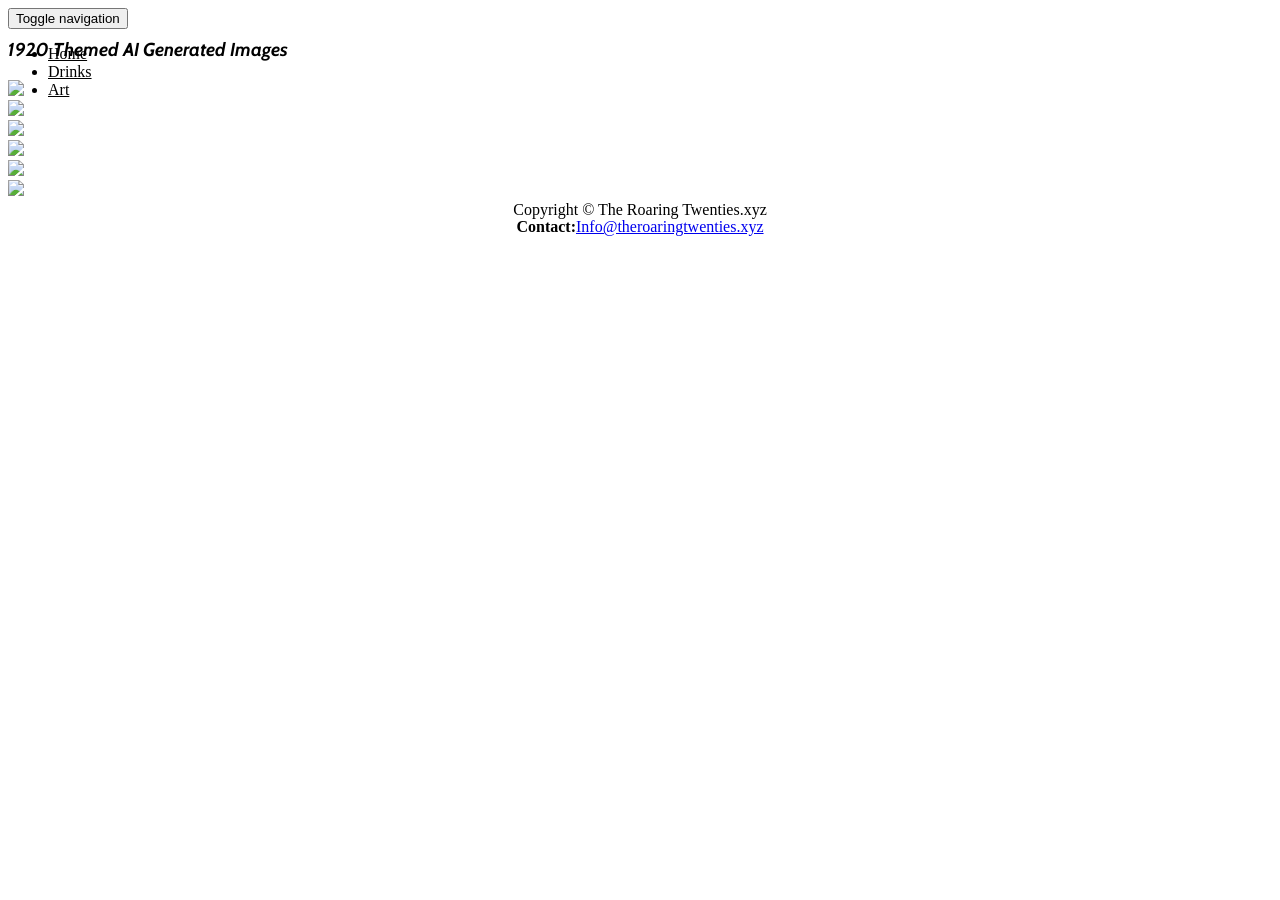
==== 1920art.html @ 11f7d70d "Add files via upload" ====
<!DOCTYPE html>
<html data-bs-theme="light" lang="en">

<head>
    <meta charset="utf-8">
    <meta name="viewport" content="width=device-width, initial-scale=1.0, shrink-to-fit=no">
    <title>1920's Inspired AI Art</title>
    <meta name="description" content="AI Generated art representing the 1920s">
    <link rel="stylesheet" href="assets/bootstrap/css/bootstrap.min.css">
    <link rel="stylesheet" href="https://fonts.googleapis.com/css?family=Source+Sans+Pro:300,400,700,300italic,400italic,700italic&amp;display=swap">
    <link rel="stylesheet" href="https://fonts.googleapis.com/css?family=Cabin&amp;display=swap">
    <link rel="stylesheet" href="https://fonts.googleapis.com/css?family=Limelight&amp;display=swap">
    <link rel="stylesheet" href="assets/fonts/fontawesome-all.min.css">
    <link rel="stylesheet" href="assets/css/gallery-styles.css">
    <link rel="stylesheet" href="assets/css/Lightbox-Gallery-baguetteBox.min.css">
    <link rel="stylesheet" href="assets/css/styles.css">
</head>

<body style="background:var(--bs-emphasis-color);">
    <nav class="navbar navbar-expand-md sticky-top text-white bg-black" style="color: var(--bs-body-bg);">
        <div class="container-fluid"><button class="navbar-toggler" data-bs-toggle="collapse" data-bs-target="#navcol-1"><span class="visually-hidden">Toggle navigation</span><span class="navbar-toggler-icon"></span></button>
            <div class="collapse navbar-collapse" id="navcol-1">
                <ul class="navbar-nav">
                    <li class="nav-item"><a class="nav-link active" href="index.html" style="color: var(--bs-light);">Home</a></li>
                    <li class="nav-item" style="color: var(--bs-body-bg);"><a class="nav-link" href="#" style="color: var(--bs-light);">Drinks</a></li>
                    <li class="nav-item"><a class="nav-link" href="#" style="color: var(--bs-light);">Art</a></li>
                </ul>
            </div>
        </div>
    </nav>
    <header class="d-flex masthead" style="background:url(&quot;assets/img/Art_Images/Noir_Bar_Long1.png&quot;) center / cover;">
        <div class="container text-center my-auto">
            <h1 class="mb-1" style="font-family:Limelight, serif;font-size:60px;color:var(--bs-light);font-weight:bold;margin-top:-190px;">Noir AI Art</h1>
            <h3 class="mb-5" style="margin-bottom:0px;"><em style="color:var(--bs-light);font-family:Cabin, sans-serif;margin-bottom:0px;font-weight:bold;">1920 Themed AI Generated Images<a href="#portfolio">
                        <p><i class="far fa-caret-square-down" style="font-size:29px;color:var(--bs-light);"></i></p>
                    </a></em></h3>
        </div>
    </header>
    <section class="py-4 py-xl-5" id="portfolio">
        <div class="container">
            <div class="row gx-2 gy-2 row-cols-1 row-cols-md-2 row-cols-xl-3" data-bss-baguettebox="">
                <div class="col"><a href="assets/img/Art_Images/Circle_Bar.png"><img class="img-fluid" src="assets/img/Art_Images/Circle_Bar.png"></a></div>
                <div class="col"><a href="assets/img/Art_Images/LargeDetailedBar.png"><img class="img-fluid" src="assets/img/Art_Images/LargeDetailedBar.png"></a></div>
                <div class="col"><a href="assets/img/Art_Images/Man%201920%20Bar%20&%20Pikachu.png"><img class="img-fluid" src="assets/img/Art_Images/Man%201920%20Bar%20&%20Pikachu.png"></a></div>
                <div class="col"><a href="assets/img/Art_Images/1920s%20Speakeasy%203.jpg"><img class="img-fluid" src="assets/img/Art_Images/1920s%20Speakeasy%203.jpg"></a></div>
                <div class="col"><a href="assets/img/Art_Images/Simple%20Happy%20Bar.jpg"><img class="img-fluid" src="assets/img/Art_Images/Simple%20Happy%20Bar.jpg"></a></div>
                <div class="col"><a href="assets/img/Art_Images/1920sbar3.jpg"><img class="img-fluid" src="assets/img/Art_Images/1920sbar3.jpg"></a></div>
            </div>
        </div>
    </section>
    <section style="margin-top:-15px;">
        <p style="text-align:center;background:var(--bs-black);color:var(--bs-gray);">Copyright © The Roaring Twenties.xyz</p>
        <p style="text-align:center;background:var(--bs-black);color:var(--bs-gray);margin-top:-17px;"><strong>Contact:</strong><a href="mailto:Info@theroaringtwenties.xyz">Info@theroaringtwenties.xyz</a></p>
    </section>
    <script src="assets/bootstrap/js/bootstrap.min.js"></script>
    <script src="assets/js/gallery.js"></script>
    <script src="assets/js/stylish-portfolio.js"></script>
    <script src="assets/js/Lightbox-Gallery-baguetteBox.min.js"></script>
    <script src="assets/js/Lightbox-Gallery.js"></script>
</body>

</html>
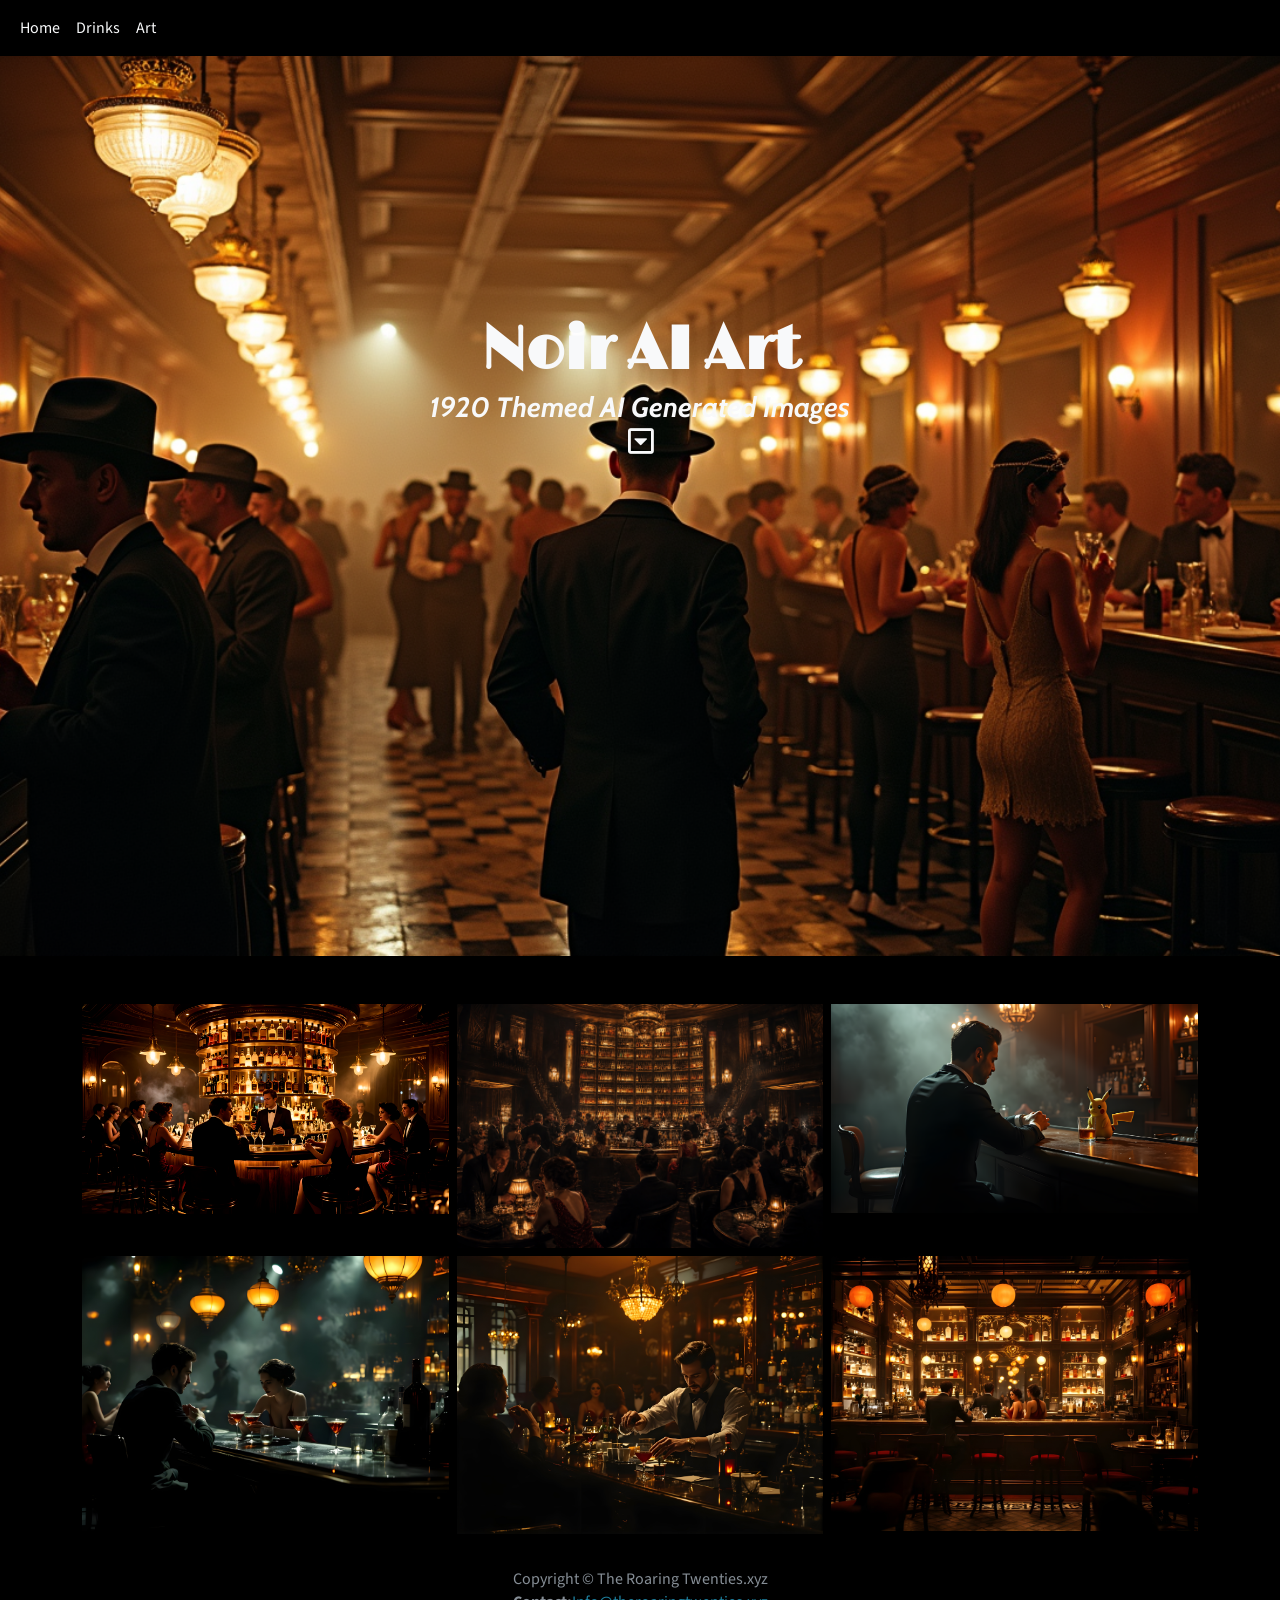
==== commit 103ecf3f: "Add files via upload" ====
--- a/1920art.html
+++ b/1920art.html
@@ -21,9 +21,9 @@
         <div class="container-fluid"><button class="navbar-toggler" data-bs-toggle="collapse" data-bs-target="#navcol-1"><span class="visually-hidden">Toggle navigation</span><span class="navbar-toggler-icon"></span></button>
             <div class="collapse navbar-collapse" id="navcol-1">
                 <ul class="navbar-nav">
-                    <li class="nav-item"><a class="nav-link active" href="index.html" style="color: var(--bs-light);">Home</a></li>
-                    <li class="nav-item" style="color: var(--bs-body-bg);"><a class="nav-link" href="#" style="color: var(--bs-light);">Drinks</a></li>
-                    <li class="nav-item"><a class="nav-link" href="#" style="color: var(--bs-light);">Art</a></li>
+                    <li class="nav-item"><a class="nav-link active" href="https://www.theroaringtwenties.xyz" style="color: var(--bs-light);">Home</a></li>
+                    <li class="nav-item" style="color: var(--bs-body-bg);"><a class="nav-link" href="Drinks.html" style="color: var(--bs-light);">Drinks</a></li>
+                    <li class="nav-item"><a class="nav-link" href="1920art.html" style="color: var(--bs-light);">Art</a></li>
                 </ul>
             </div>
         </div>
--- a/assets/css/gallery-styles.css
+++ b/assets/css/gallery-styles.css
@@ -0,0 +1,166 @@
+/* Gallery Grid */
+
+#gallery {
+  background-color: var(--bs-light);
+  padding: 60px 0;
+}
+
+.gallery-item {
+  position: relative;
+  overflow: hidden;
+  border-radius: 8px;
+  box-shadow: 0 4px 15px rgba(0, 0, 0, 0.2);
+  cursor: pointer;
+  transition: transform 0.3s ease, box-shadow 0.3s ease;
+  aspect-ratio: 1;
+}
+
+.gallery-item:hover {
+  transform: translateY(-8px);
+  box-shadow: 0 8px 25px rgba(0, 0, 0, 0.3);
+}
+
+.gallery-item img {
+  width: 100%;
+  height: 100%;
+  object-fit: cover;
+  display: block;
+  transition: opacity 0.3s ease;
+}
+
+.gallery-item:hover img {
+  opacity: 0.85;
+}
+
+.gallery-item-overlay {
+  position: absolute;
+  top: 0;
+  left: 0;
+  width: 100%;
+  height: 100%;
+  background: rgba(0, 0, 0, 0);
+  display: flex;
+  align-items: center;
+  justify-content: center;
+  transition: background 0.3s ease;
+  z-index: 1;
+}
+
+.gallery-item:hover .gallery-item-overlay {
+  background: rgba(0, 0, 0, 0.5);
+}
+
+.gallery-item-overlay i {
+  color: white;
+  font-size: 2.5rem;
+  opacity: 0;
+  transition: opacity 0.3s ease;
+}
+
+.gallery-item:hover .gallery-item-overlay i {
+  opacity: 1;
+}
+
+/* Lightbox Modal */
+
+.lightbox-modal {
+  display: none;
+  position: fixed;
+  top: 0;
+  left: 0;
+  width: 100%;
+  height: 100%;
+  background-color: rgba(0, 0, 0, 0.95);
+  z-index: 2000;
+  opacity: 0;
+  transition: opacity 0.3s ease;
+  align-items: center;
+  justify-content: center;
+}
+
+.lightbox-modal.active {
+  display: flex;
+  opacity: 1;
+}
+
+.lightbox-content {
+  position: relative;
+  max-width: 90%;
+  max-height: 90vh;
+  display: flex;
+  align-items: center;
+  justify-content: center;
+}
+
+.lightbox-content img {
+  max-width: 100%;
+  max-height: 85vh;
+  object-fit: contain;
+  border-radius: 4px;
+  animation: zoomIn 0.3s ease;
+}
+
+@keyframes zoomIn {
+  from {
+    transform: scale(0.8);
+    opacity: 0;
+  }
+  to {
+    transform: scale(1);
+    opacity: 1;
+  }
+}
+
+.lightbox-close {
+  position: absolute;
+  top: 20px;
+  right: 30px;
+  background: transparent;
+  border: none;
+  color: white;
+  font-size: 3rem;
+  cursor: pointer;
+  z-index: 2001;
+  padding: 0;
+  line-height: 1;
+  transition: color 0.3s ease;
+}
+
+.lightbox-close:hover {
+  color: #d4af37;
+}
+
+/* Responsive adjustments */
+
+@media (max-width: 768px) {
+  .lightbox-close {
+    font-size: 2.5rem;
+    top: 10px;
+    right: 15px;
+  }
+}
+
+@media (max-width: 768px) {
+  .lightbox-content img {
+    max-height: 80vh;
+  }
+}
+
+@media (max-width: 576px) {
+  #gallery {
+    padding: 40px 0;
+  }
+}
+
+@media (max-width: 576px) {
+  .gallery-item-overlay i {
+    font-size: 1.5rem;
+  }
+}
+
+@media (max-width: 576px) {
+  .lightbox-close {
+    font-size: 2rem;
+  }
+}
+
--- a/assets/css/styles.css
+++ b/assets/css/styles.css
@@ -0,0 +1,399 @@
+html {
+  scroll-behavior: smooth;
+}
+
+/* Import gallery styles */
+
+.portfolio-item {
+  position: relative;
+  overflow: hidden;
+}
+
+.portfolio-item .caption {
+  position: absolute;
+  top: 0;
+  left: 0;
+  width: 100%;
+  height: 100%;
+  background-color: rgba(0, 0, 0, 0);
+  transition: background-color 0.3s ease;
+  display: flex;
+  align-items: center;
+  justify-content: center;
+}
+
+.portfolio-item:hover .caption {
+  background-color: rgba(0, 0, 0, 0.7);
+}
+
+.portfolio-item .caption-content {
+  color: white;
+  text-align: center;
+  padding: 20px;
+}
+
+.portfolio-item .caption-content h2 {
+  color: white;
+  font-size: 24px;
+  margin: 0;
+}
+
+.portfolio-item .caption-content p {
+  color: white;
+  margin: 10px 0 0 0;
+}
+
+.portfolio-item img {
+  width: 100%;
+  height: auto;
+  display: block;
+  transition: opacity 0.3s ease;
+}
+
+/* Retro Navigation Bar Styling */
+
+.navbar-retro {
+  background: linear-gradient(135deg, #1a1a1a 0%, #2d2d2d 100%);
+  padding: 40px 0;
+  border-top: 4px solid #d4af37;
+  border-bottom: 4px solid #d4af37;
+  box-shadow: 0 8px 16px rgba(0, 0, 0, 0.3);
+}
+
+.nav-grid {
+  display: grid;
+  grid-template-columns: repeat(auto-fit, minmax(200px, 1fr));
+  gap: 20px;
+  padding: 0;
+}
+
+.nav-box {
+  text-decoration: none;
+  display: block;
+  cursor: pointer;
+  transition: transform 0.3s cubic-bezier(0.34, 1.56, 0.64, 1);
+}
+
+.nav-box:hover {
+  transform: translateY(-8px);
+}
+
+.nav-box-inner {
+  position: relative;
+  overflow: hidden;
+  aspect-ratio: 1;
+  border: 3px solid #d4af37;
+  box-shadow: 0 0 20px rgba(212, 175, 55, 0.3);
+  background: #000;
+}
+
+.nav-box img {
+  width: 100%;
+  height: 100%;
+  object-fit: cover;
+  transition: all 0.4s ease;
+  filter: brightness(0.8);
+}
+
+.nav-box:hover img {
+  filter: brightness(1.1) saturate(1.2);
+  transform: scale(1.05);
+}
+
+.nav-box-label {
+  position: absolute;
+  bottom: 0;
+  left: 0;
+  right: 0;
+  background: linear-gradient(to top, rgba(0, 0, 0, 0.9), transparent);
+  color: #d4af37;
+  padding: 15px 10px 10px;
+  font-family: 'Limelight', serif;
+  font-size: 18px;
+  font-weight: bold;
+  text-align: center;
+  transition: all 0.3s ease;
+  letter-spacing: 1px;
+}
+
+.nav-box:hover .nav-box-label {
+  color: #fff;
+  text-shadow: 0 0 10px #d4af37;
+}
+
+/* Responsive adjustments */
+
+@media (max-width: 768px) {
+  .nav-grid {
+    grid-template-columns: repeat(auto-fit, minmax(150px, 1fr));
+    gap: 15px;
+  }
+}
+
+@media (max-width: 768px) {
+  .navbar-retro {
+    padding: 25px 0;
+  }
+}
+
+@media (max-width: 768px) {
+  .nav-box-label {
+    font-size: 14px;
+    padding: 12px 8px 8px;
+  }
+}
+
+@media (max-width: 480px) {
+  .nav-grid {
+    grid-template-columns: repeat(2, 1fr);
+    gap: 10px;
+  }
+}
+
+@media (max-width: 480px) {
+  .navbar-retro {
+    padding: 15px 0;
+  }
+}
+
+.portfolio-item:hover img {
+  opacity: 0.3;
+}
+
+/* Recipe Header Styling */
+
+.recipe-header {
+  background: linear-gradient(135deg, #1a1a1a 0%, #2d2d2d 50%, #1a1a1a 100%);
+  padding: 80px 20px;
+  text-align: center;
+  border-bottom: 4px solid #d4af37;
+  box-shadow: 0 10px 30px rgba(0, 0, 0, 0.5);
+  position: relative;
+  overflow: hidden;
+}
+
+.recipe-header::before {
+  content: '';
+  position: absolute;
+  top: 0;
+  left: 0;
+  right: 0;
+  bottom: 0;
+  background: repeating-linear-gradient( 90deg, transparent, transparent 10px, rgba(212, 175, 55, 0.03) 10px, rgba(212, 175, 55, 0.03) 20px );
+  pointer-events: none;
+}
+
+.recipe-header-content {
+  position: relative;
+  z-index: 1;
+  max-width: 600px;
+  margin: 0 auto;
+}
+
+.recipe-header-title {
+  font-family: 'Limelight', serif;
+  font-size: 72px;
+  color: #d4af37;
+  margin: 0 0 15px 0;
+  font-weight: bold;
+  letter-spacing: 3px;
+  text-shadow: 2px 2px 4px rgba(0, 0, 0, 0.7);
+}
+
+.recipe-header-tagline {
+  font-family: 'Cabin', sans-serif;
+  font-size: 20px;
+  color: #fff;
+  margin: 0 0 25px 0;
+  font-style: italic;
+  font-weight: 300;
+  letter-spacing: 1px;
+}
+
+.recipe-header-divider {
+  width: 80px;
+  height: 3px;
+  background: linear-gradient(to right, transparent, #d4af37, transparent);
+  margin: 25px auto;
+  box-shadow: 0 0 10px rgba(212, 175, 55, 0.4);
+}
+
+.recipe-header-description {
+  font-family: 'Source Sans Pro', sans-serif;
+  font-size: 16px;
+  color: #bbb;
+  margin: 0;
+  letter-spacing: 1px;
+  font-weight: 300;
+}
+
+/* Recipe Section Styling */
+
+.recipe-section {
+  padding: 60px 0;
+  background: linear-gradient(180deg, #0f0f0f 0%, #1a1a1a 100%);
+}
+
+.recipe-container {
+  display: grid;
+  grid-template-columns: 1fr 1fr;
+  gap: 50px;
+  align-items: center;
+}
+
+.recipe-image {
+  position: relative;
+  border: 4px solid #d4af37;
+  overflow: hidden;
+  box-shadow: 0 0 30px rgba(212, 175, 55, 0.4), inset 0 0 30px rgba(212, 175, 55, 0.1);
+}
+
+.recipe-image img {
+  width: 100%;
+  height: auto;
+  display: block;
+  transition: transform 0.4s ease;
+}
+
+.recipe-image:hover img {
+  transform: scale(1.05);
+}
+
+.recipe-content {
+  color: #fff;
+}
+
+.recipe-title {
+  font-family: 'Limelight', serif;
+  font-size: 42px;
+  color: #d4af37;
+  margin-bottom: 30px;
+  font-weight: bold;
+  letter-spacing: 2px;
+}
+
+.recipe-directions {
+  display: flex;
+  flex-direction: column;
+  gap: 20px;
+}
+
+.direction-step {
+  display: flex;
+  gap: 20px;
+  padding: 20px;
+  background: linear-gradient(135deg, rgba(212, 175, 55, 0.05) 0%, rgba(212, 175, 55, 0.02) 100%);
+  border-left: 4px solid #d4af37;
+  border-radius: 4px;
+  transition: all 0.3s ease;
+  backdrop-filter: blur(10px);
+  -webkit-backdrop-filter: blur(10px);
+}
+
+.direction-step:hover {
+  background: linear-gradient(135deg, rgba(212, 175, 55, 0.15) 0%, rgba(212, 175, 55, 0.08) 100%);
+  box-shadow: 0 0 20px rgba(212, 175, 55, 0.2);
+}
+
+.step-number {
+  display: flex;
+  align-items: center;
+  justify-content: center;
+  min-width: 50px;
+  width: 50px;
+  height: 50px;
+  background: #d4af37;
+  color: #1a1a1a;
+  border-radius: 50%;
+  font-size: 24px;
+  font-weight: bold;
+  flex-shrink: 0;
+  font-family: 'Limelight', serif;
+}
+
+.step-content h4 {
+  font-family: 'Limelight', serif;
+  color: #d4af37;
+  font-size: 18px;
+  margin: 0 0 8px 0;
+  font-weight: bold;
+  letter-spacing: 1px;
+}
+
+.step-content p {
+  color: #ccc;
+  margin: 0;
+  font-size: 14px;
+  line-height: 1.6;
+}
+
+/* Responsive Design */
+
+@media (max-width: 768px) {
+  .recipe-header {
+    padding: 50px 20px;
+  }
+}
+
+@media (max-width: 768px) {
+  .recipe-header-title {
+    font-size: 48px;
+    letter-spacing: 2px;
+  }
+}
+
+@media (max-width: 768px) {
+  .recipe-header-tagline {
+    font-size: 16px;
+  }
+}
+
+@media (max-width: 768px) {
+  .recipe-container {
+    grid-template-columns: 1fr;
+    gap: 30px;
+  }
+}
+
+@media (max-width: 768px) {
+  .recipe-section {
+    padding: 40px 0;
+  }
+}
+
+@media (max-width: 768px) {
+  .recipe-title {
+    font-size: 32px;
+  }
+}
+
+@media (max-width: 768px) {
+  .direction-step {
+    padding: 15px;
+  }
+}
+
+@media (max-width: 480px) {
+  .recipe-header {
+    padding: 40px 15px;
+  }
+}
+
+@media (max-width: 480px) {
+  .recipe-header-title {
+    font-size: 36px;
+  }
+}
+
+@media (max-width: 480px) {
+  .recipe-header-tagline {
+    font-size: 14px;
+  }
+}
+
+@media (max-width: 480px) {
+  .recipe-header-description {
+    font-size: 14px;
+  }
+}
+
